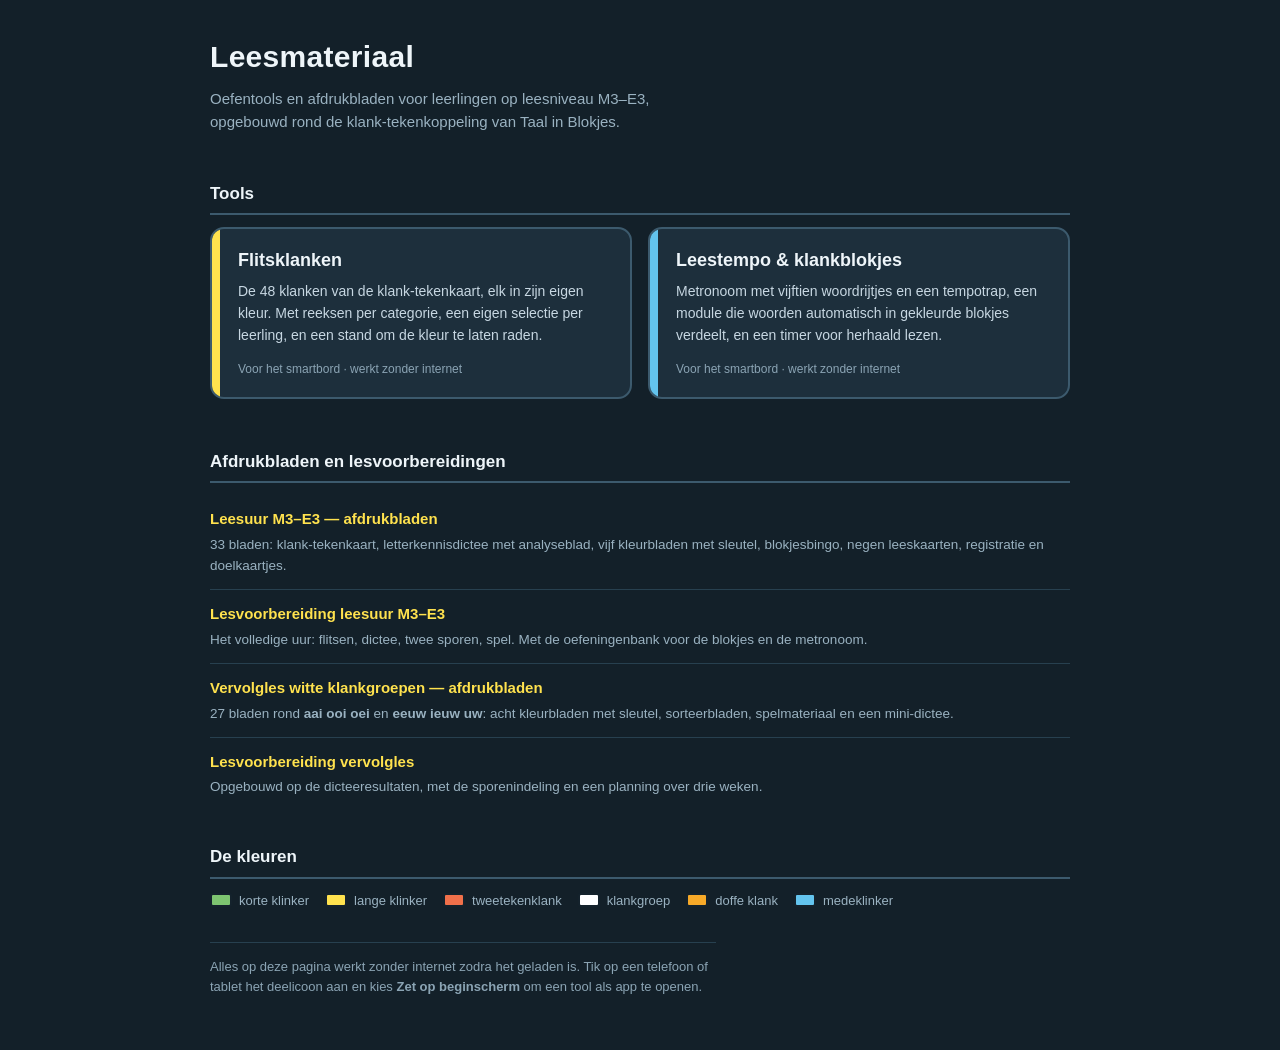
==== index.html @ bb5394b8 "KLSCflitskaarten: overzichtspagina, flitsklanken, leestempo en afdrukbladen Co-Authored-By: Claude O" ====
<!DOCTYPE html>
<html lang="nl"><head><meta charset="utf-8">
<meta http-equiv="refresh" content="0; url=KLSCflitskaarten/">
<title>Kathy LSC</title></head>
<body><p><a href="KLSCflitskaarten/">Naar KLSCflitskaarten</a></p></body></html>
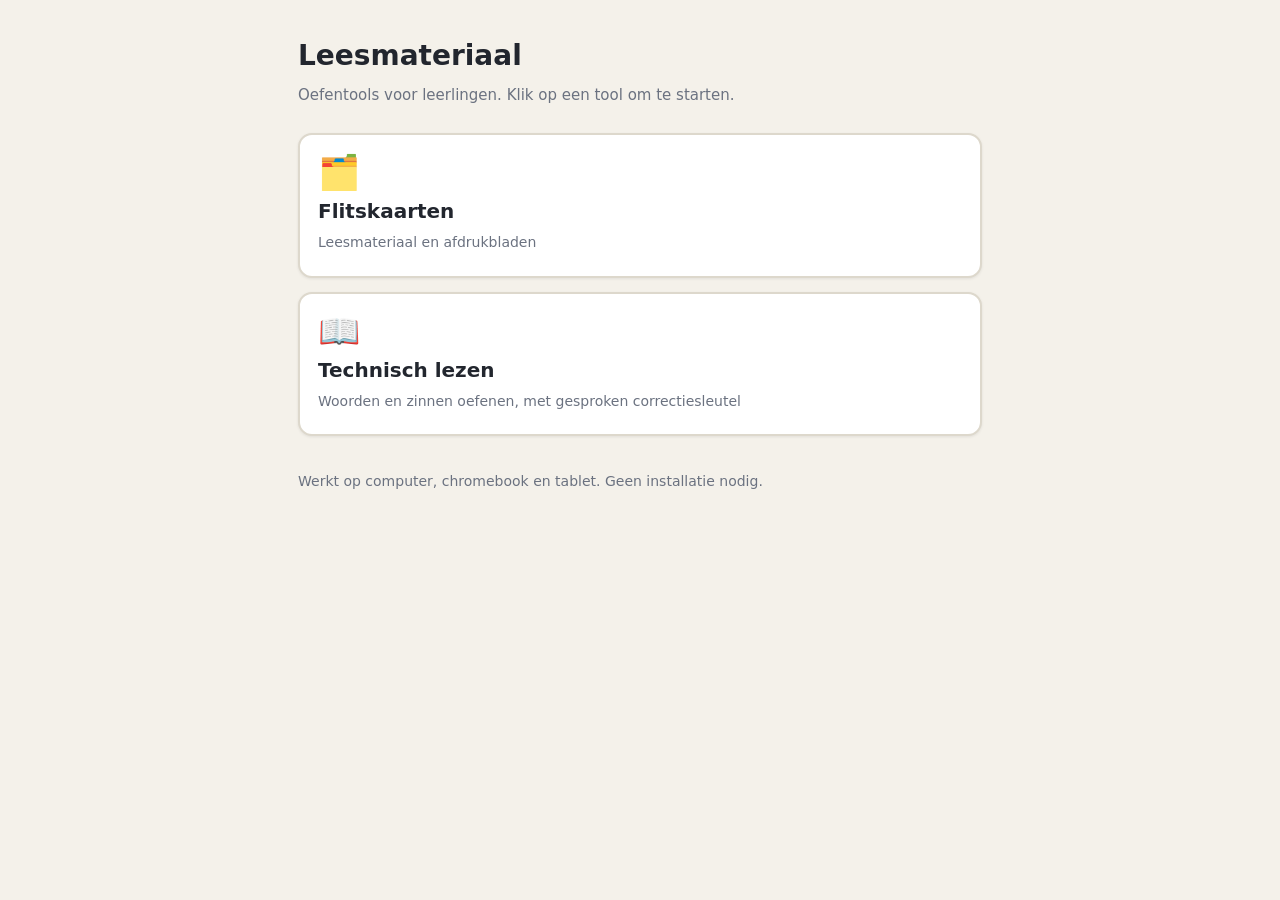
==== commit e3c850c1: "Add files via upload" ====
--- a/index.html
+++ b/index.html
@@ -1,5 +1,48 @@
 <!DOCTYPE html>
-<html lang="nl"><head><meta charset="utf-8">
-<meta http-equiv="refresh" content="0; url=KLSCflitskaarten/">
-<title>Kathy LSC</title></head>
-<body><p><a href="KLSCflitskaarten/">Naar KLSCflitskaarten</a></p></body></html>
+<html lang="nl">
+<head>
+<meta charset="utf-8">
+<meta name="viewport" content="width=device-width, initial-scale=1">
+<title>Kathy LSC — leesmateriaal</title>
+<style>
+  :root{ --bg:#f4f1ea; --card:#fff; --ink:#22262e; --muted:#6b7280;
+         --line:#ddd8cc; --accent:#3d6b8f; }
+  *{box-sizing:border-box}
+  body{margin:0; background:var(--bg); color:var(--ink);
+    font-family:system-ui,-apple-system,"Segoe UI",sans-serif; font-size:18px; line-height:1.6}
+  .wrap{max-width:720px; margin:0 auto; padding:34px 18px 60px}
+  h1{font-size:28px; margin:0 0 4px}
+  .sub{color:var(--muted); font-size:15px; margin:0 0 26px}
+  .lijst{display:grid; gap:14px}
+  a.tool{display:block; background:var(--card); border:2px solid var(--line);
+    border-radius:14px; padding:20px 18px; text-decoration:none; color:inherit;
+    box-shadow:0 1px 3px rgba(0,0,0,.08)}
+  a.tool:hover{border-color:var(--accent)}
+  a.tool .ic{font-size:34px; line-height:1; display:block; margin-bottom:6px}
+  a.tool b{font-size:20px; display:block}
+  a.tool small{color:var(--muted); font-size:14px}
+  footer{margin-top:34px; color:var(--muted); font-size:14px}
+</style>
+</head>
+<body>
+<div class="wrap">
+  <h1>Leesmateriaal</h1>
+  <p class="sub">Oefentools voor leerlingen. Klik op een tool om te starten.</p>
+
+  <div class="lijst">
+    <a class="tool" href="KLSCflitskaarten/">
+      <span class="ic">🗂️</span>
+      <b>Flitskaarten</b>
+      <small>Leesmateriaal en afdrukbladen</small>
+    </a>
+    <a class="tool" href="KLSCtechnischlezen/">
+      <span class="ic">📖</span>
+      <b>Technisch lezen</b>
+      <small>Woorden en zinnen oefenen, met gesproken correctiesleutel</small>
+    </a>
+  </div>
+
+  <footer>Werkt op computer, chromebook en tablet. Geen installatie nodig.</footer>
+</div>
+</body>
+</html>
